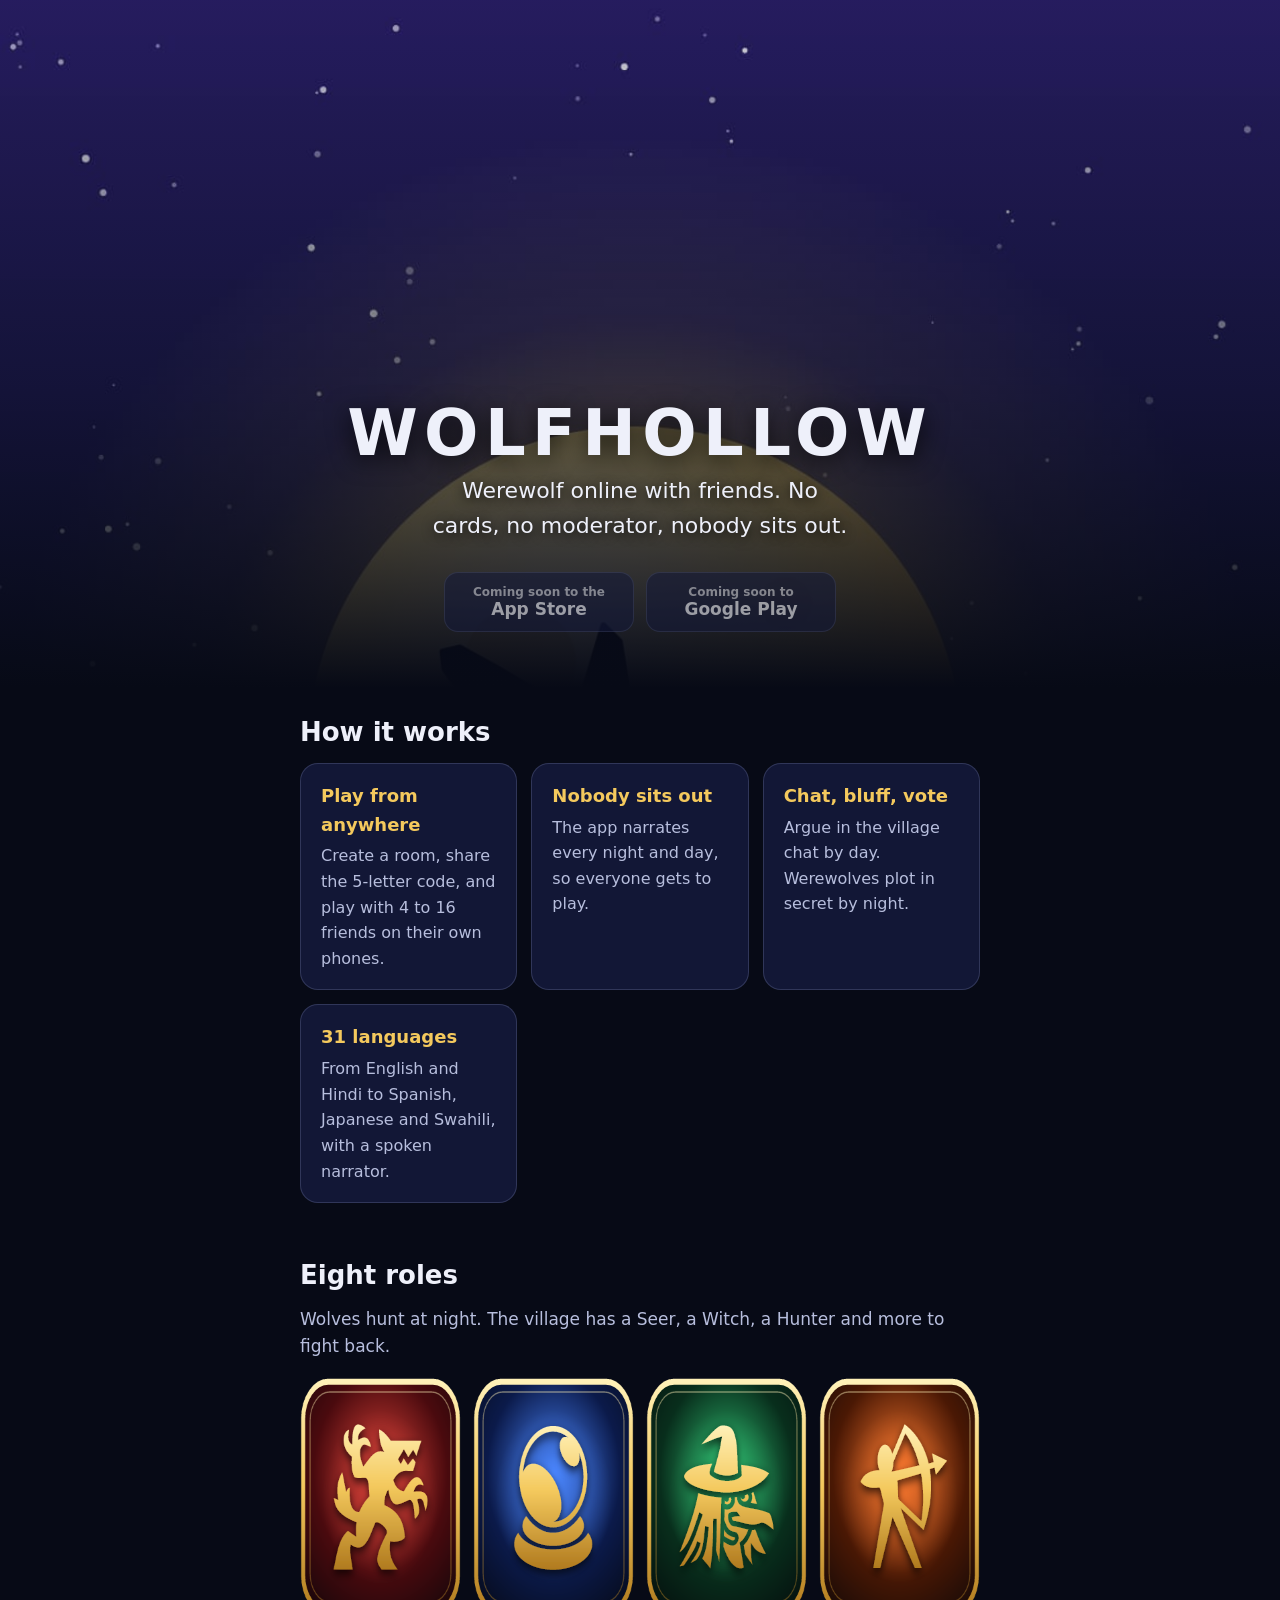
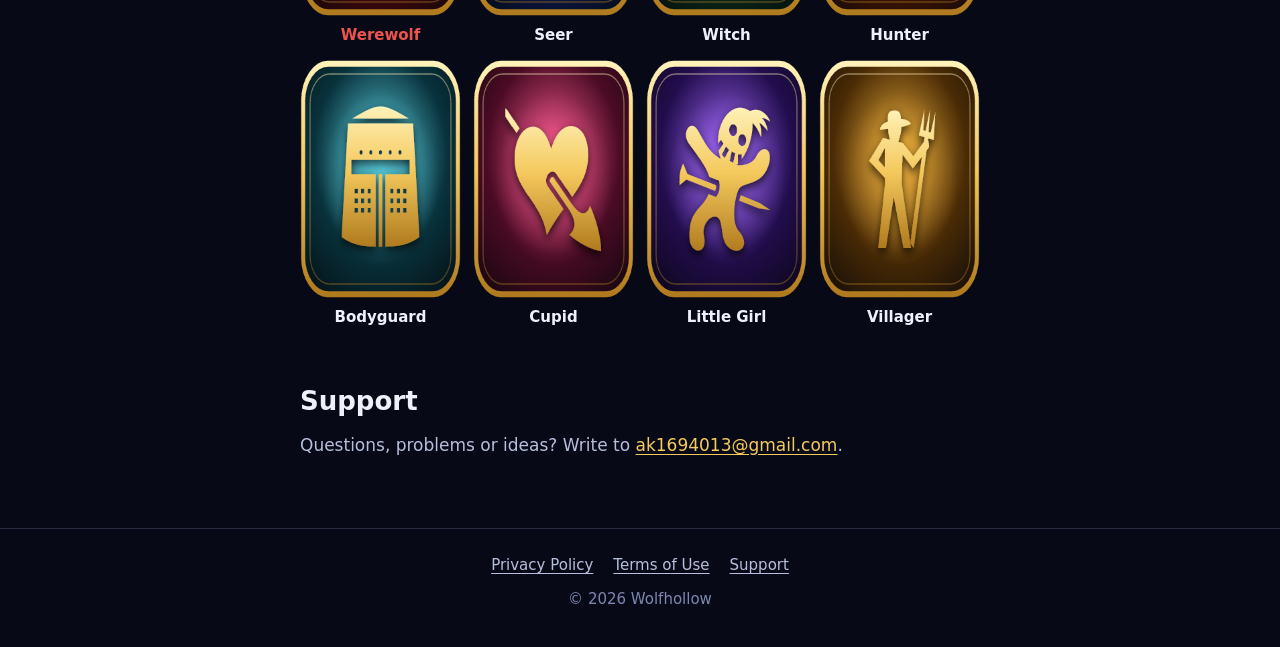
==== index.html @ 1387a9d4 "Wolfhollow website: home, privacy policy, terms of use and invite page" ====
<!doctype html>
<html lang="en">
<head>
  <meta charset="utf-8">
  <meta name="viewport" content="width=device-width, initial-scale=1, viewport-fit=cover">
  <title>Wolfhollow: Werewolf online with friends</title>
  <meta name="description" content="Play Werewolf (Mafia) online with friends on your phone. The app narrates, so nobody sits out. Bluff, chat, vote and survive the night.">
  <meta name="theme-color" content="#070A16">
  <link rel="icon" href="assets/favicon.png">
  <link rel="apple-touch-icon" href="assets/icon-180.png">
  <meta property="og:title" content="Wolfhollow: Werewolf online with friends">
  <meta property="og:description" content="Bluff. Chat. Vote. Survive the night.">
  <meta property="og:image" content="https://playwolfhollow.github.io/assets/og.png">
  <meta property="og:type" content="website">
  <meta name="twitter:card" content="summary_large_image">
  <link rel="stylesheet" href="assets/style.css">
</head>
<body>
  <header class="hero">
    <div class="wrap">
      <h1>WOLFHOLLOW</h1>
      <p class="tagline">Werewolf online with friends. No cards, no moderator, nobody sits out.</p>
      <div class="buttons" id="stores">
        <a class="btn store" data-store="ios" aria-disabled="true"><small>Coming soon to the</small>App Store</a>
        <a class="btn store" data-store="android" aria-disabled="true"><small>Coming soon to</small>Google Play</a>
      </div>
    </div>
  </header>

  <main class="wrap">
    <section>
      <h2>How it works</h2>
      <div class="features">
        <div class="card"><h3>Play from anywhere</h3><p>Create a room, share the 5-letter code, and play with 4 to 16 friends on their own phones.</p></div>
        <div class="card"><h3>Nobody sits out</h3><p>The app narrates every night and day, so everyone gets to play.</p></div>
        <div class="card"><h3>Chat, bluff, vote</h3><p>Argue in the village chat by day. Werewolves plot in secret by night.</p></div>
        <div class="card"><h3>31 languages</h3><p>From English and Hindi to Spanish, Japanese and Swahili, with a spoken narrator.</p></div>
      </div>
    </section>

    <section>
      <h2>Eight roles</h2>
      <p class="lead">Wolves hunt at night. The village has a Seer, a Witch, a Hunter and more to fight back.</p>
      <div class="roles">
        <figure><img src="assets/roles/werewolf.png" alt="" width="240" height="240" loading="lazy"><figcaption class="wolf">Werewolf</figcaption></figure>
        <figure><img src="assets/roles/seer.png" alt="" width="240" height="240" loading="lazy"><figcaption>Seer</figcaption></figure>
        <figure><img src="assets/roles/witch.png" alt="" width="240" height="240" loading="lazy"><figcaption>Witch</figcaption></figure>
        <figure><img src="assets/roles/hunter.png" alt="" width="240" height="240" loading="lazy"><figcaption>Hunter</figcaption></figure>
        <figure><img src="assets/roles/bodyguard.png" alt="" width="240" height="240" loading="lazy"><figcaption>Bodyguard</figcaption></figure>
        <figure><img src="assets/roles/cupid.png" alt="" width="240" height="240" loading="lazy"><figcaption>Cupid</figcaption></figure>
        <figure><img src="assets/roles/littleGirl.png" alt="" width="240" height="240" loading="lazy"><figcaption>Little Girl</figcaption></figure>
        <figure><img src="assets/roles/villager.png" alt="" width="240" height="240" loading="lazy"><figcaption>Villager</figcaption></figure>
      </div>
    </section>

    <section>
      <h2>Support</h2>
      <p class="lead">Questions, problems or ideas? Write to <a href="mailto:ak1694013@gmail.com?subject=Wolfhollow">ak1694013@gmail.com</a>.</p>
    </section>
  </main>

  <footer>
    <div class="wrap">
      <nav><a href="privacy/">Privacy Policy</a><a href="terms/">Terms of Use</a><a href="mailto:ak1694013@gmail.com?subject=Wolfhollow">Support</a></nav>
      <div>© 2026 Wolfhollow</div>
    </div>
  </footer>

  <script src="assets/stores.js"></script>
</body>
</html>
---- assets/style.css ----
/* Wolfhollow website. Same palette as the app (apps/mobile/src/theme.ts). No external fonts or scripts. */
:root {
  color-scheme: dark;
  --bg: #070a16;
  --surface: rgba(20, 26, 58, 0.92);
  --surface-high: #1c2450;
  --border: rgba(154, 164, 214, 0.22);
  --text: #eef0fa;
  --text-dim: #b7bedd;
  --text-faint: #7d86b0;
  --gold: #f4c95d;
  --gold-deep: #b07a1e;
  --on-gold: #1b1400;
  --wolf: #ef5350;
  --village: #5cc98a;
  --radius: 18px;
  --max: 720px;
  --font: system-ui, -apple-system, 'Segoe UI', Roboto, 'Noto Sans', 'Helvetica Neue', Arial, sans-serif;
}

* { box-sizing: border-box; }

html { -webkit-text-size-adjust: 100%; }

body {
  margin: 0;
  min-height: 100vh;
  background: var(--bg);
  color: var(--text);
  font: 17px/1.6 var(--font);
  padding: env(safe-area-inset-top, 0) 0 env(safe-area-inset-bottom, 0);
}

img { max-width: 100%; display: block; }

[hidden] { display: none !important; }

a { color: var(--gold); text-underline-offset: 3px; }
a:hover { color: #ffe29a; }

:focus-visible { outline: 3px solid var(--gold); outline-offset: 3px; border-radius: 6px; }

.wrap { max-width: var(--max); margin: 0 auto; padding: 0 20px; }

/* Header */
.bar { display: flex; align-items: center; justify-content: space-between; gap: 12px; padding: 18px 0; }
.brand { display: flex; align-items: center; gap: 10px; color: var(--text); text-decoration: none; font-weight: 900; letter-spacing: 0.14em; }
.brand img { width: 36px; height: 36px; border-radius: 10px; }
.bar nav { display: flex; gap: 18px; font-size: 15px; }
.bar nav a { color: var(--text-dim); text-decoration: none; }
.bar nav a:hover, .bar nav a[aria-current='page'] { color: var(--gold); }

/* Hero (home and join) */
.hero {
  position: relative;
  background: url('bg.jpg') center top / cover no-repeat;
  text-align: center;
  /* Leave room for the moon and wolf in the background picture above the title. */
  padding: min(78vw, 400px) 0 56px;
  isolation: isolate;
}
.hero::after {
  content: '';
  position: absolute;
  inset: 0;
  z-index: -1;
  background: linear-gradient(to bottom, rgba(7, 10, 22, 0.15), rgba(7, 10, 22, 0.55) 55%, var(--bg));
}
.hero h1 {
  margin: 0 0 6px;
  font-size: clamp(38px, 10vw, 64px);
  line-height: 1.05;
  font-weight: 900;
  letter-spacing: 0.1em;
  text-shadow: 0 4px 24px rgba(0, 0, 0, 0.8);
}
.tagline { margin: 0 auto; max-width: 30ch; font-size: clamp(18px, 4.6vw, 22px); color: var(--text); text-shadow: 0 2px 12px rgba(0, 0, 0, 0.9); }

/* Buttons */
.buttons { display: flex; flex-wrap: wrap; justify-content: center; gap: 12px; margin-top: 28px; }
.btn {
  display: inline-flex;
  align-items: center;
  justify-content: center;
  gap: 10px;
  min-height: 52px;
  padding: 12px 24px;
  border-radius: 14px;
  border: 1.5px solid var(--border);
  background: var(--surface);
  color: var(--text);
  font: 700 17px/1.2 var(--font);
  text-decoration: none;
  cursor: pointer;
}
.btn:hover { background: var(--surface-high); color: var(--text); }
.btn.primary {
  background: linear-gradient(180deg, #ffe08a, var(--gold) 45%, #e0a93a);
  border-color: var(--gold-deep);
  color: var(--on-gold);
  box-shadow: 0 6px 28px rgba(244, 201, 93, 0.35);
}
.btn.primary:hover { color: var(--on-gold); filter: brightness(1.05); }
.btn[aria-disabled='true'] { opacity: 0.6; cursor: default; }
.btn small { display: block; font-weight: 600; font-size: 12px; opacity: 0.8; }
.store { flex-direction: column; gap: 0; min-width: 190px; }

/* Sections */
main section { padding: 28px 0; }
h2 { font-size: 26px; line-height: 1.25; margin: 0 0 14px; }
h3 { font-size: 19px; margin: 24px 0 6px; }
.lead { color: var(--text-dim); margin-top: 0; }

.features { display: grid; grid-template-columns: repeat(auto-fit, minmax(200px, 1fr)); gap: 14px; }
.card { background: var(--surface); border: 1px solid var(--border); border-radius: var(--radius); padding: 18px 20px; }
.card h3 { margin: 0 0 4px; font-size: 18px; color: var(--gold); }
.card p { margin: 0; color: var(--text-dim); font-size: 16px; }

.roles { display: grid; grid-template-columns: repeat(4, 1fr); gap: 12px; }
.roles figure { margin: 0; text-align: center; }
.roles img { width: 100%; aspect-ratio: 1; }
.roles figcaption { margin-top: 6px; font-weight: 700; font-size: 15px; }
.roles .wolf { color: var(--wolf); }
@media (max-width: 420px) { .roles { gap: 8px; } .roles figcaption { font-size: 13px; } }

/* Long-form documents (privacy, terms) */
.doc { padding: 12px 0 32px; }
.doc h1 { font-size: clamp(30px, 7vw, 40px); line-height: 1.15; margin: 8px 0 4px; }
.doc .meta { color: var(--text-faint); font-size: 15px; margin: 0 0 24px; }
.doc h2 { font-size: 22px; margin: 32px 0 10px; }
.doc p, .doc li { color: var(--text-dim); }
.doc strong { color: var(--text); }
.doc ul { padding-left: 22px; }
.doc li { margin: 6px 0; }
.table-wrap { overflow-x: auto; border: 1px solid var(--border); border-radius: 14px; }
table { border-collapse: collapse; width: 100%; min-width: 560px; font-size: 15px; }
th, td { text-align: left; vertical-align: top; padding: 12px 14px; border-bottom: 1px solid var(--border); }
th { color: var(--text); background: var(--surface-high); }
td { color: var(--text-dim); }
tr:last-child td { border-bottom: 0; }
/* Phones: each table row becomes a card with labelled fields. */
@media (max-width: 600px) {
  .table-wrap { overflow: visible; border: 0; }
  table { min-width: 0; }
  thead { display: none; }
  table, tbody, tr, td { display: block; }
  tr { border: 1px solid var(--border); border-radius: 14px; background: var(--surface); margin-bottom: 12px; padding: 4px 0; }
  td { border: 0; padding: 6px 16px; }
  td::before { content: attr(data-label); display: block; font-size: 12px; font-weight: 800; letter-spacing: 0.08em; text-transform: uppercase; color: var(--gold); }
}

/* Join page */
.code {
  display: inline-block;
  margin: 18px 0 4px;
  padding: 10px 22px;
  border-radius: 16px;
  background: rgba(7, 10, 22, 0.7);
  border: 1.5px solid rgba(244, 201, 93, 0.5);
  color: var(--gold);
  font: 800 clamp(40px, 13vw, 64px)/1.1 ui-monospace, 'SF Mono', 'Cascadia Mono', Menlo, Consolas, monospace;
  letter-spacing: 0.22em;
  padding-right: calc(22px - 0.22em);
}
.hint { color: var(--text-dim); max-width: 34ch; margin: 10px auto 0; text-shadow: 0 2px 10px rgba(0, 0, 0, 0.9); }
.steps { counter-reset: step; list-style: none; padding: 0; margin: 0; display: grid; gap: 12px; }
.steps li { counter-increment: step; display: flex; gap: 14px; align-items: flex-start; }
.steps li::before {
  content: counter(step);
  flex: none;
  width: 32px;
  height: 32px;
  border-radius: 50%;
  display: grid;
  place-items: center;
  background: var(--gold);
  color: var(--on-gold);
  font-weight: 900;
}
.toast { min-height: 1.6em; color: var(--village); font-weight: 700; margin: 8px 0 0; }

/* Footer */
footer { border-top: 1px solid var(--border); margin-top: 24px; padding: 24px 0 36px; color: var(--text-faint); font-size: 15px; text-align: center; }
footer nav { display: flex; flex-wrap: wrap; justify-content: center; gap: 8px 20px; margin-bottom: 10px; }
footer a { color: var(--text-dim); }
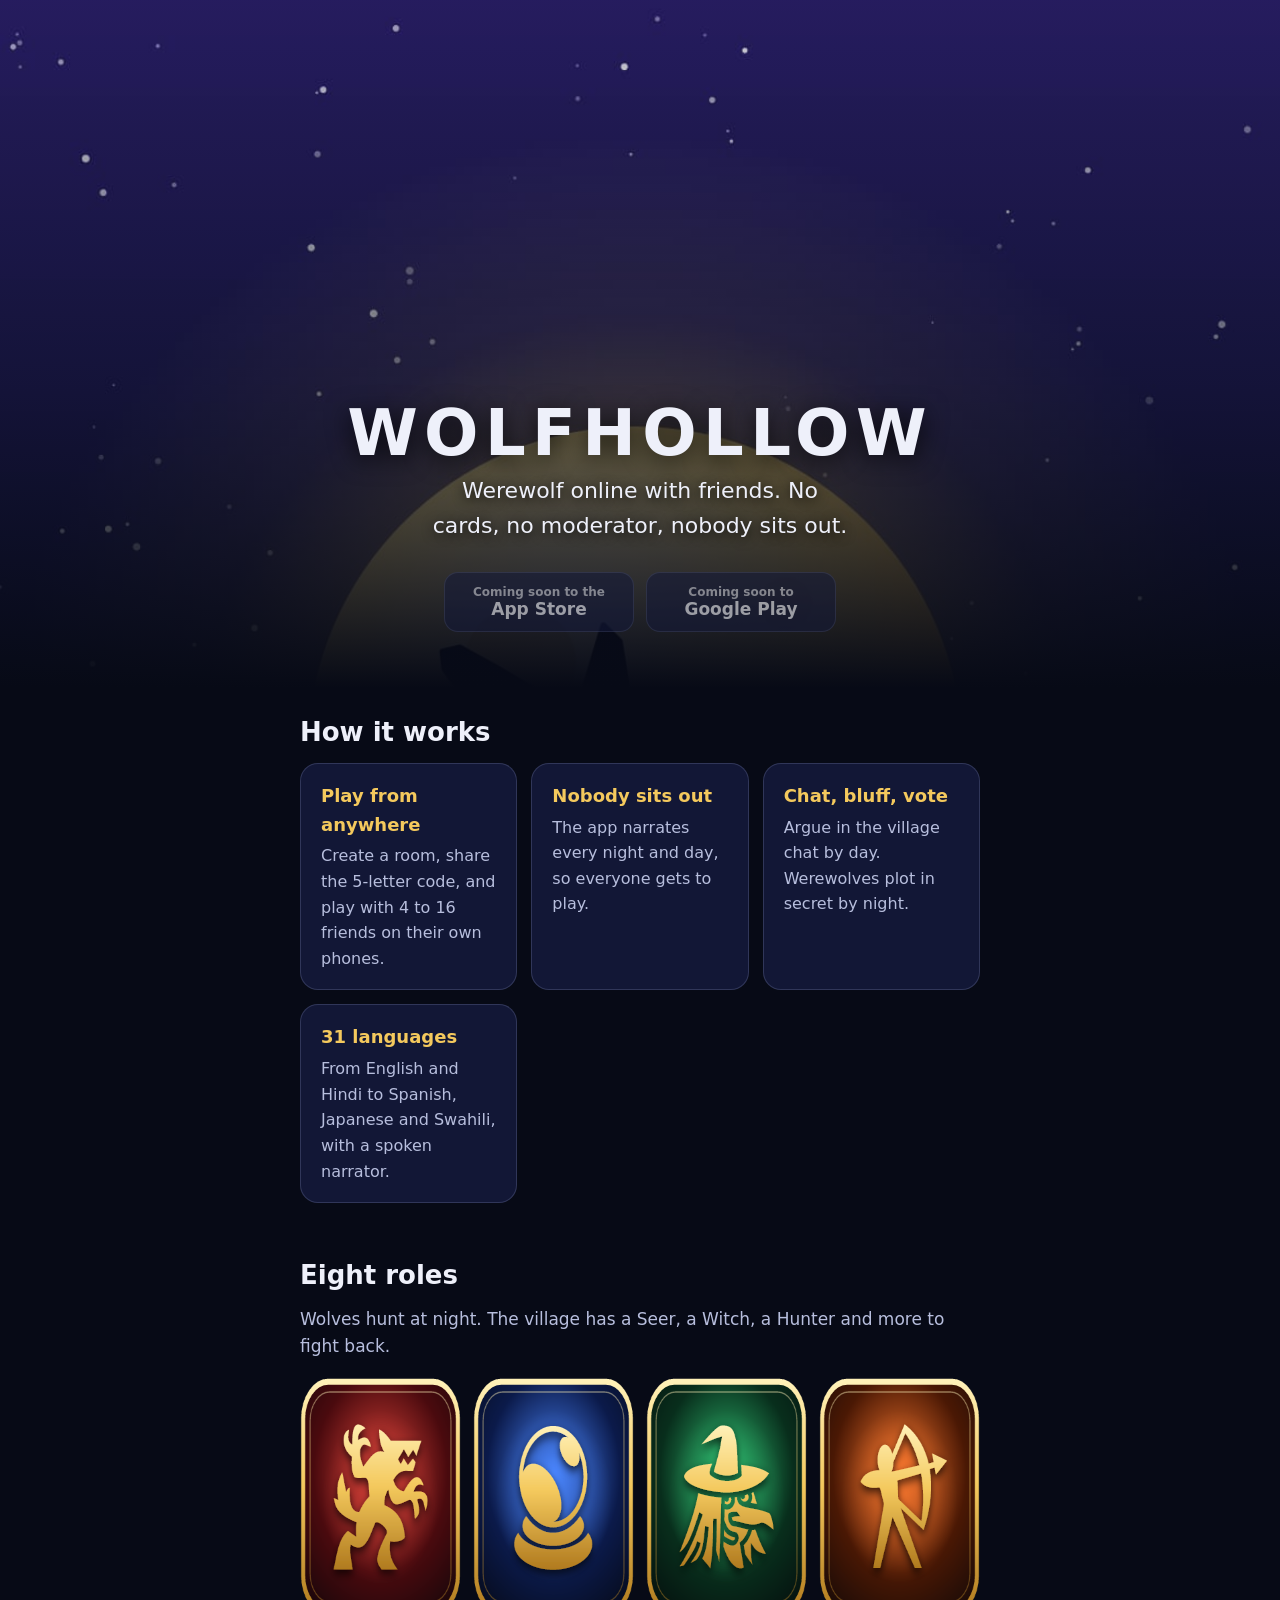
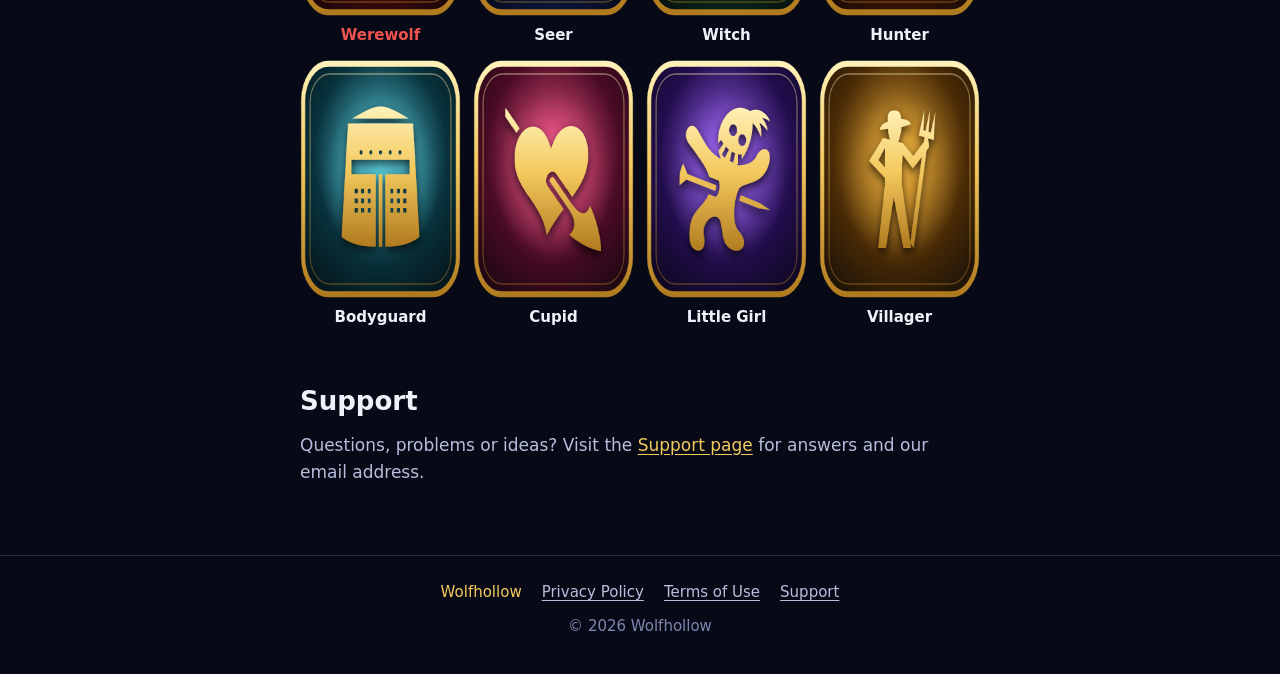
==== commit b88dcf59: "Add a Support page; footers link to it instead of an email link; tidy header on small phones" ====
--- a/index.html
+++ b/index.html
@@ -55,13 +55,13 @@
 
     <section>
       <h2>Support</h2>
-      <p class="lead">Questions, problems or ideas? Write to <a href="mailto:ak1694013@gmail.com?subject=Wolfhollow">ak1694013@gmail.com</a>.</p>
+      <p class="lead">Questions, problems or ideas? Visit the <a href="support/">Support page</a> for answers and our email address.</p>
     </section>
   </main>
 
   <footer>
     <div class="wrap">
-      <nav><a href="privacy/">Privacy Policy</a><a href="terms/">Terms of Use</a><a href="mailto:ak1694013@gmail.com?subject=Wolfhollow">Support</a></nav>
+      <nav><a href="./" aria-current="page">Wolfhollow</a><a href="privacy/">Privacy Policy</a><a href="terms/">Terms of Use</a><a href="support/">Support</a></nav>
       <div>© 2026 Wolfhollow</div>
     </div>
   </footer>
--- a/assets/style.css
+++ b/assets/style.css
@@ -48,6 +48,8 @@
 .brand img { width: 36px; height: 36px; border-radius: 10px; }
 .bar nav { display: flex; gap: 18px; font-size: 15px; }
 .bar nav a { color: var(--text-dim); text-decoration: none; }
+/* Narrow phones: the icon alone links home, so the menu never overlaps the name. */
+@media (max-width: 460px) { .brand span { display: none; } }
 .bar nav a:hover, .bar nav a[aria-current='page'] { color: var(--gold); }
 
 /* Hero (home and join) */
@@ -179,7 +181,15 @@
 }
 .toast { min-height: 1.6em; color: var(--village); font-weight: 700; margin: 8px 0 0; }
 
+/* Support page */
+.contact { margin: 8px 0 12px; text-align: center; }
+.contact p { margin: 0; color: var(--text-dim); }
+.contact .email { margin: 8px 0 4px; font-size: clamp(20px, 5.4vw, 26px); font-weight: 800; color: var(--gold); word-break: break-all; user-select: all; }
+.contact .buttons { margin-top: 14px; }
+.small { font-size: 14px; }
+
 /* Footer */
 footer { border-top: 1px solid var(--border); margin-top: 24px; padding: 24px 0 36px; color: var(--text-faint); font-size: 15px; text-align: center; }
 footer nav { display: flex; flex-wrap: wrap; justify-content: center; gap: 8px 20px; margin-bottom: 10px; }
 footer a { color: var(--text-dim); }
+footer a[aria-current='page'] { color: var(--gold); text-decoration: none; }
